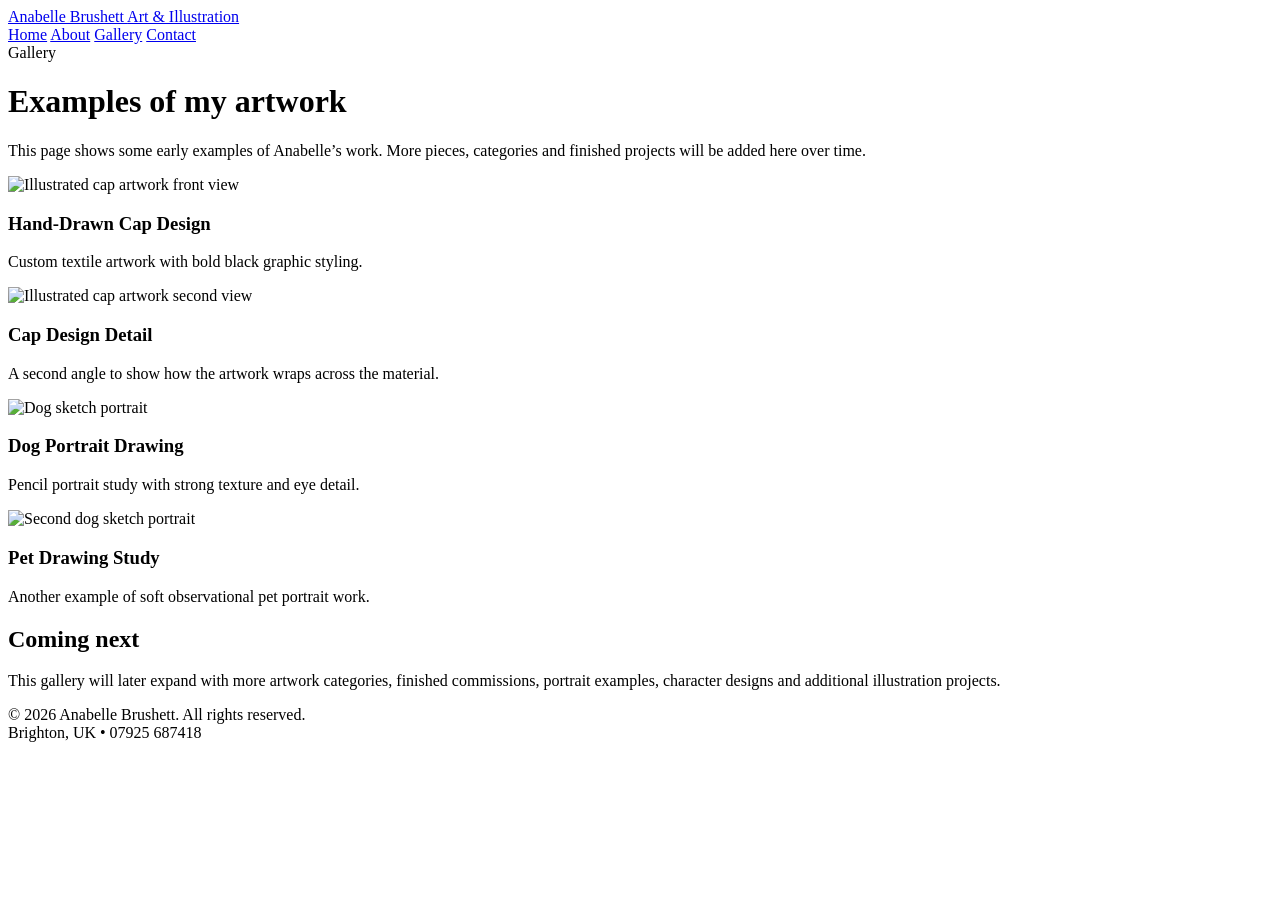
==== gallery.html @ 717e889c "Create gallery.html" ====
<!DOCTYPE html>
<html lang="en">
<head>
  <meta charset="UTF-8" />
  <meta name="viewport" content="width=device-width, initial-scale=1.0" />
  <title>Gallery | Anabelle Brushett</title>
  <meta name="description" content="View artwork by Anabelle Brushett including portrait work, pet drawings and custom design pieces." />
  <link rel="stylesheet" href="style.css" />
</head>
<body>
  <header class="site-header">
    <div class="container nav-wrap">
      <a class="brand" href="index.html">
        Anabelle Brushett
        <span>Art & Illustration</span>
      </a>

      <nav class="nav">
        <a href="index.html">Home</a>
        <a href="about.html">About</a>
        <a class="active" href="gallery.html">Gallery</a>
        <a href="contact.html">Contact</a>
      </nav>
    </div>
  </header>

  <main class="section">
    <div class="container">
      <div class="tag">Gallery</div>
      <h1>Examples of my artwork</h1>
      <p class="section-intro">
        This page shows some early examples of Anabelle’s work. More pieces, categories and finished projects will be added here over time.
      </p>

      <div class="gallery-page-grid">
        <article class="gallery-card">
          <img src="images/art-cap-1.jpg" alt="Illustrated cap artwork front view" />
          <div class="caption">
            <h3>Hand-Drawn Cap Design</h3>
            <p>Custom textile artwork with bold black graphic styling.</p>
          </div>
        </article>

        <article class="gallery-card">
          <img src="images/art-cap-2.jpg" alt="Illustrated cap artwork second view" />
          <div class="caption">
            <h3>Cap Design Detail</h3>
            <p>A second angle to show how the artwork wraps across the material.</p>
          </div>
        </article>

        <article class="gallery-card">
          <img src="images/dog-sketch-1.jpg" alt="Dog sketch portrait" />
          <div class="caption">
            <h3>Dog Portrait Drawing</h3>
            <p>Pencil portrait study with strong texture and eye detail.</p>
          </div>
        </article>

        <article class="gallery-card">
          <img src="images/dog-sketch-2.jpg" alt="Second dog sketch portrait" />
          <div class="caption">
            <h3>Pet Drawing Study</h3>
            <p>Another example of soft observational pet portrait work.</p>
          </div>
        </article>
      </div>

      <section class="section">
        <div class="panel">
          <h2>Coming next</h2>
          <p>
            This gallery will later expand with more artwork categories, finished commissions,
            portrait examples, character designs and additional illustration projects.
          </p>
        </div>
      </section>
    </div>
  </main>

  <footer class="footer">
    <div class="container footer-inner">
      <div class="small">© 2026 Anabelle Brushett. All rights reserved.</div>
      <div class="small">Brighton, UK • 07925 687418</div>
    </div>
  </footer>
</body>
</html>
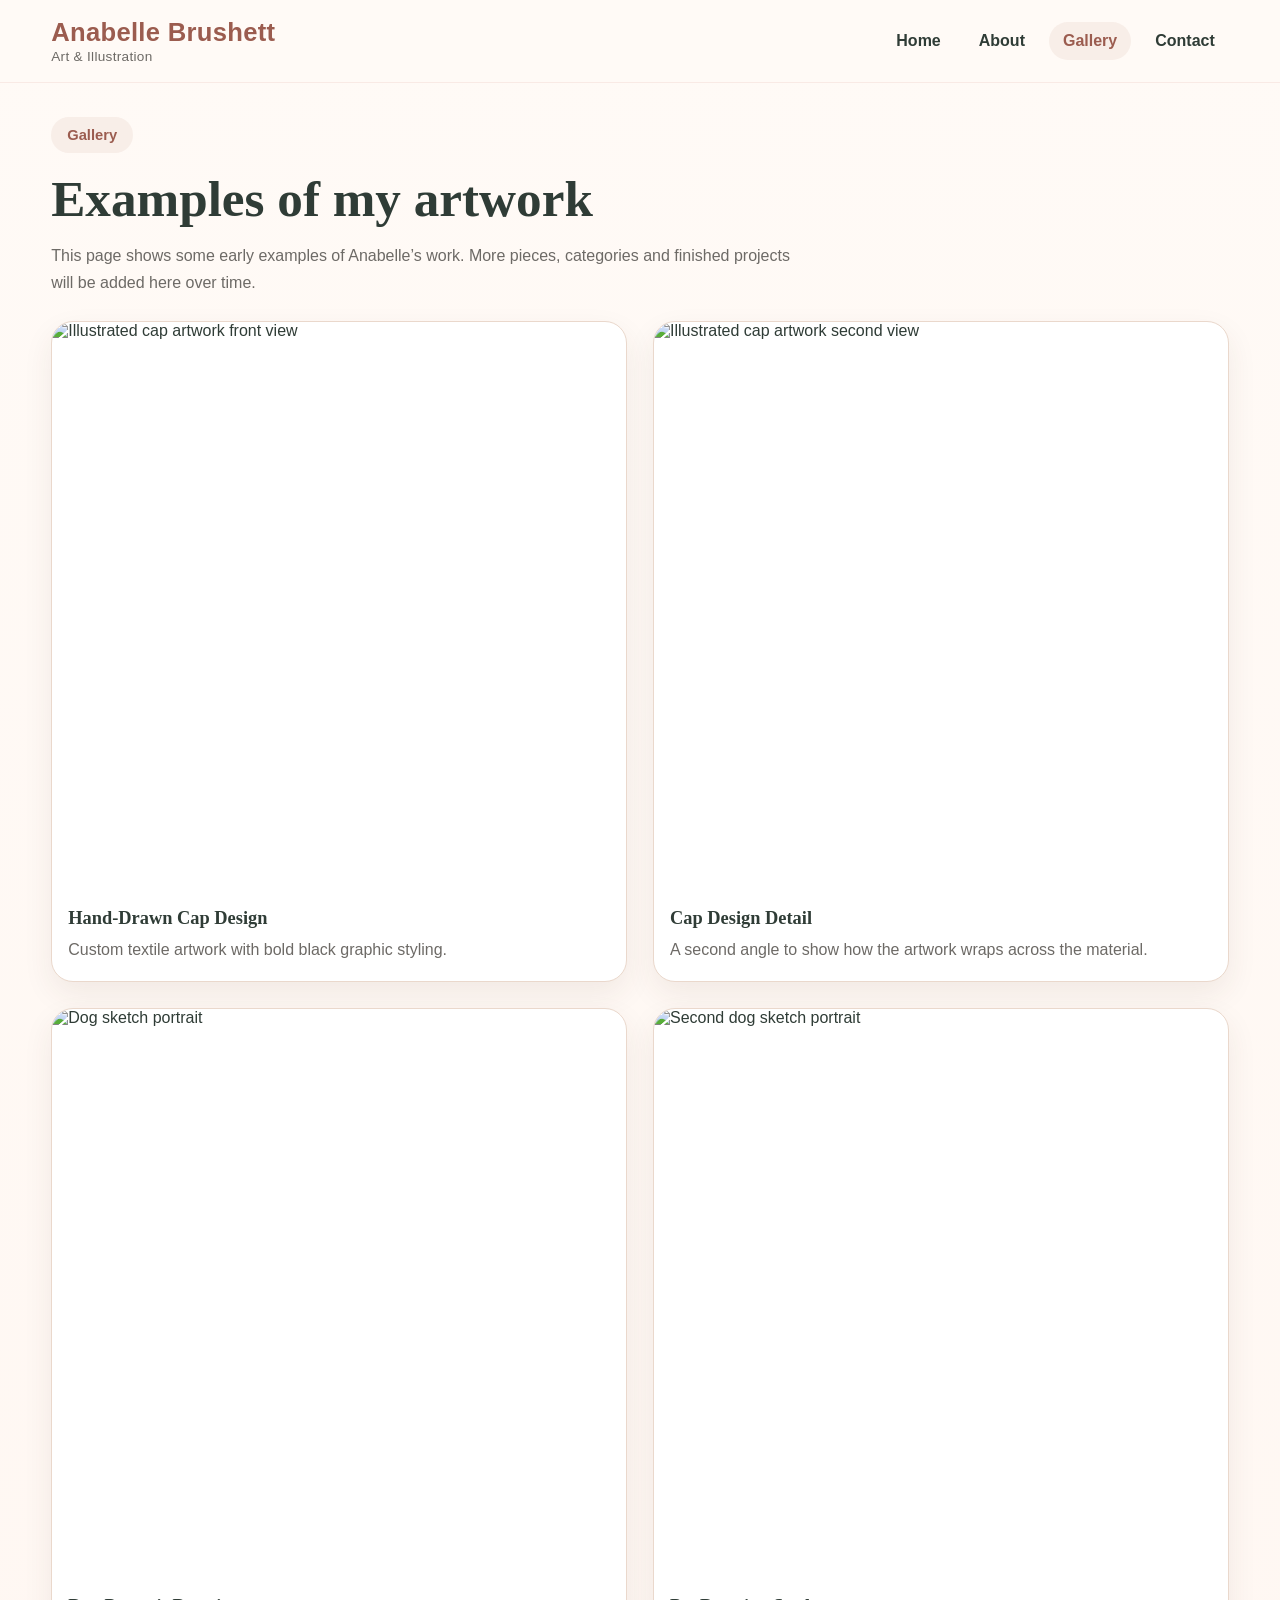
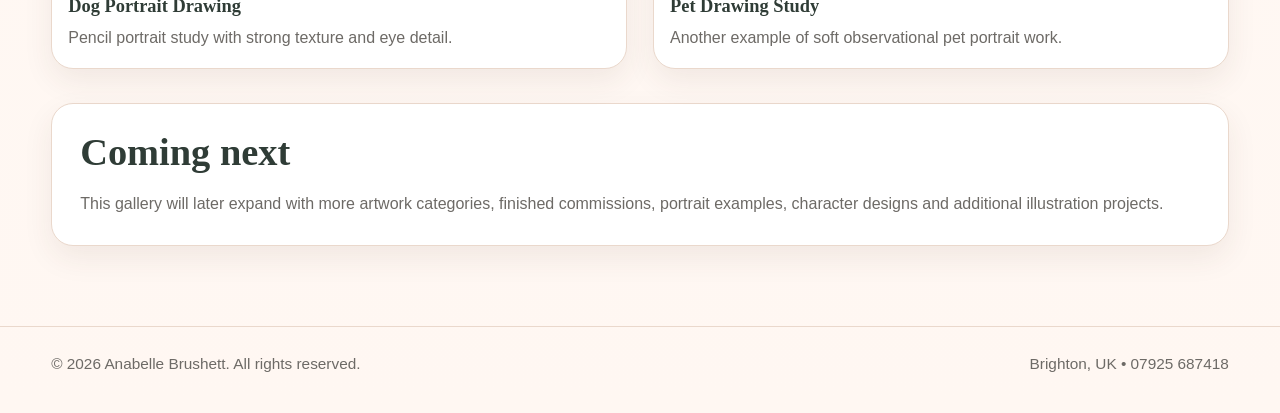
==== commit c7ef90f5: "Update gallery.html" ====
--- a/gallery.html
+++ b/gallery.html
@@ -85,4 +85,4 @@
     </div>
   </footer>
 </body>
-</html>+</html>
--- a/style.css
+++ b/style.css
@@ -0,0 +1,448 @@
+:root {
+  --bg: #fffaf6;
+  --paper: #ffffff;
+  --soft: #f8eee8;
+  --soft-2: #f3e1d6;
+  --accent: #c97d6b;
+  --accent-dark: #9b5c4f;
+  --ink: #2f3c36;
+  --muted: #6d6a66;
+  --line: #ead8cc;
+  --shadow: 0 12px 30px rgba(74, 48, 37, 0.08);
+  --radius: 22px;
+  --max: 1180px;
+}
+
+* {
+  box-sizing: border-box;
+}
+
+html {
+  scroll-behavior: smooth;
+}
+
+body {
+  margin: 0;
+  font-family: Arial, Helvetica, sans-serif;
+  background: linear-gradient(180deg, #fffaf6 0%, #fff7f2 100%);
+  color: var(--ink);
+}
+
+img {
+  max-width: 100%;
+  display: block;
+}
+
+a {
+  color: inherit;
+  text-decoration: none;
+}
+
+.container {
+  width: min(92%, var(--max));
+  margin: 0 auto;
+}
+
+.site-header {
+  position: sticky;
+  top: 0;
+  z-index: 20;
+  background: rgba(255, 250, 246, 0.92);
+  backdrop-filter: blur(10px);
+  border-bottom: 1px solid rgba(201, 125, 107, 0.12);
+}
+
+.nav-wrap {
+  display: flex;
+  justify-content: space-between;
+  align-items: center;
+  padding: 18px 0;
+  gap: 20px;
+}
+
+.brand {
+  font-size: 1.6rem;
+  font-weight: 700;
+  letter-spacing: 0.3px;
+  color: var(--accent-dark);
+}
+
+.brand span {
+  display: block;
+  font-size: 0.85rem;
+  color: var(--muted);
+  font-weight: 500;
+  margin-top: 2px;
+}
+
+.nav {
+  display: flex;
+  gap: 10px;
+  flex-wrap: wrap;
+}
+
+.nav a {
+  padding: 10px 14px;
+  border-radius: 999px;
+  color: var(--ink);
+  font-weight: 600;
+}
+
+.nav a.active,
+.nav a:hover {
+  background: var(--soft);
+  color: var(--accent-dark);
+}
+
+.hero {
+  padding: 70px 0 40px;
+}
+
+.hero-grid {
+  display: grid;
+  grid-template-columns: 1.1fr 0.9fr;
+  gap: 36px;
+  align-items: center;
+}
+
+.tag {
+  display: inline-block;
+  background: var(--soft);
+  color: var(--accent-dark);
+  padding: 10px 16px;
+  border-radius: 999px;
+  font-weight: 700;
+  font-size: 0.92rem;
+  margin-bottom: 18px;
+}
+
+h1,
+h2,
+h3 {
+  font-family: Georgia, "Times New Roman", serif;
+  line-height: 1.08;
+  margin: 0 0 16px;
+  color: var(--ink);
+}
+
+h1 {
+  font-size: clamp(2.4rem, 4vw, 4.4rem);
+}
+
+h2 {
+  font-size: clamp(2rem, 3vw, 3rem);
+}
+
+h3 {
+  font-size: 1.25rem;
+}
+
+.lead {
+  font-size: 1.12rem;
+  line-height: 1.7;
+  color: var(--muted);
+  max-width: 700px;
+}
+
+.hero-actions {
+  display: flex;
+  gap: 14px;
+  flex-wrap: wrap;
+  margin-top: 24px;
+}
+
+.btn {
+  display: inline-flex;
+  align-items: center;
+  justify-content: center;
+  min-height: 48px;
+  padding: 0 18px;
+  border-radius: 999px;
+  font-weight: 700;
+  transition: 0.25s ease;
+  border: 2px solid transparent;
+}
+
+.btn-primary {
+  background: var(--accent);
+  color: white;
+  box-shadow: var(--shadow);
+}
+
+.btn-primary:hover {
+  background: var(--accent-dark);
+  transform: translateY(-1px);
+}
+
+.btn-secondary {
+  background: transparent;
+  border-color: var(--accent);
+  color: var(--accent-dark);
+}
+
+.btn-secondary:hover {
+  background: var(--soft);
+}
+
+.hero-card,
+.panel,
+.card,
+.contact-card,
+.gallery-card {
+  background: var(--paper);
+  border: 1px solid var(--line);
+  border-radius: var(--radius);
+  box-shadow: var(--shadow);
+}
+
+.hero-card {
+  overflow: hidden;
+}
+
+.hero-card img {
+  aspect-ratio: 4 / 5;
+  object-fit: cover;
+  width: 100%;
+}
+
+.section {
+  padding: 34px 0 10px;
+}
+
+.section-intro {
+  max-width: 760px;
+  color: var(--muted);
+  line-height: 1.7;
+  margin-bottom: 24px;
+}
+
+.commission-grid,
+.feature-grid,
+.gallery-grid,
+.info-grid,
+.contact-grid {
+  display: grid;
+  gap: 22px;
+}
+
+.commission-grid {
+  grid-template-columns: repeat(5, 1fr);
+}
+
+.card {
+  padding: 24px 18px;
+  background: linear-gradient(180deg, #fffdfb 0%, #fff6f0 100%);
+}
+
+.card-icon {
+  width: 54px;
+  height: 54px;
+  display: grid;
+  place-items: center;
+  border-radius: 18px;
+  background: var(--soft);
+  font-size: 1.4rem;
+  margin-bottom: 16px;
+}
+
+.card p,
+.panel p,
+.contact-card p {
+  color: var(--muted);
+  line-height: 1.7;
+  margin: 0;
+}
+
+.feature-grid {
+  grid-template-columns: repeat(4, 1fr);
+}
+
+.gallery-card {
+  overflow: hidden;
+}
+
+.gallery-card img {
+  width: 100%;
+  aspect-ratio: 1 / 1;
+  object-fit: cover;
+}
+
+.gallery-card .caption {
+  padding: 14px 16px 18px;
+}
+
+.gallery-card .caption h3 {
+  margin-bottom: 8px;
+  font-size: 1.15rem;
+}
+
+.gallery-card .caption p {
+  margin: 0;
+  color: var(--muted);
+  line-height: 1.6;
+}
+
+.panel {
+  padding: 28px;
+}
+
+.info-grid {
+  grid-template-columns: 1fr 1fr;
+  align-items: center;
+}
+
+.about-photo {
+  overflow: hidden;
+  border-radius: var(--radius);
+  border: 1px solid var(--line);
+  box-shadow: var(--shadow);
+}
+
+.about-photo img {
+  width: 100%;
+  aspect-ratio: 4 / 5;
+  object-fit: cover;
+}
+
+.list {
+  margin: 18px 0 0;
+  padding-left: 18px;
+  color: var(--muted);
+  line-height: 1.9;
+}
+
+.highlight-box {
+  margin-top: 18px;
+  background: var(--soft);
+  border: 1px solid var(--line);
+  padding: 16px 18px;
+  border-radius: 18px;
+  color: var(--accent-dark);
+  font-weight: 700;
+}
+
+.gallery-page-grid {
+  display: grid;
+  gap: 26px;
+  grid-template-columns: repeat(2, 1fr);
+}
+
+.contact-grid {
+  grid-template-columns: 0.95fr 1.05fr;
+  align-items: start;
+}
+
+.contact-card {
+  padding: 28px;
+}
+
+.contact-list {
+  display: grid;
+  gap: 14px;
+  margin-top: 18px;
+}
+
+.contact-item {
+  padding: 14px 16px;
+  background: var(--soft);
+  border-radius: 16px;
+}
+
+.contact-item strong {
+  display: block;
+  margin-bottom: 5px;
+  color: var(--accent-dark);
+}
+
+form {
+  display: grid;
+  gap: 16px;
+}
+
+label {
+  font-weight: 700;
+  margin-bottom: 8px;
+  display: block;
+}
+
+input,
+select,
+textarea {
+  width: 100%;
+  border: 1px solid #dcc6ba;
+  background: #fffdfb;
+  border-radius: 14px;
+  padding: 14px 15px;
+  font: inherit;
+  color: var(--ink);
+}
+
+textarea {
+  min-height: 140px;
+  resize: vertical;
+}
+
+.form-note {
+  margin-top: 14px;
+  font-size: 0.95rem;
+  color: var(--muted);
+}
+
+.footer {
+  margin-top: 60px;
+  border-top: 1px solid var(--line);
+  padding: 28px 0 40px;
+  color: var(--muted);
+}
+
+.footer-inner {
+  display: flex;
+  justify-content: space-between;
+  gap: 20px;
+  flex-wrap: wrap;
+}
+
+.small {
+  font-size: 0.96rem;
+}
+
+@media (max-width: 1024px) {
+  .commission-grid {
+    grid-template-columns: repeat(2, 1fr);
+  }
+
+  .feature-grid,
+  .gallery-page-grid,
+  .contact-grid,
+  .info-grid {
+    grid-template-columns: 1fr;
+  }
+
+  .hero-grid {
+    grid-template-columns: 1fr;
+  }
+}
+
+@media (max-width: 640px) {
+  .nav-wrap {
+    flex-direction: column;
+    align-items: flex-start;
+  }
+
+  .nav {
+    width: 100%;
+  }
+
+  .commission-grid,
+  .feature-grid {
+    grid-template-columns: 1fr;
+  }
+
+  h1 {
+    font-size: 2.5rem;
+  }
+
+  .hero {
+    padding-top: 40px;
+  }
+}
